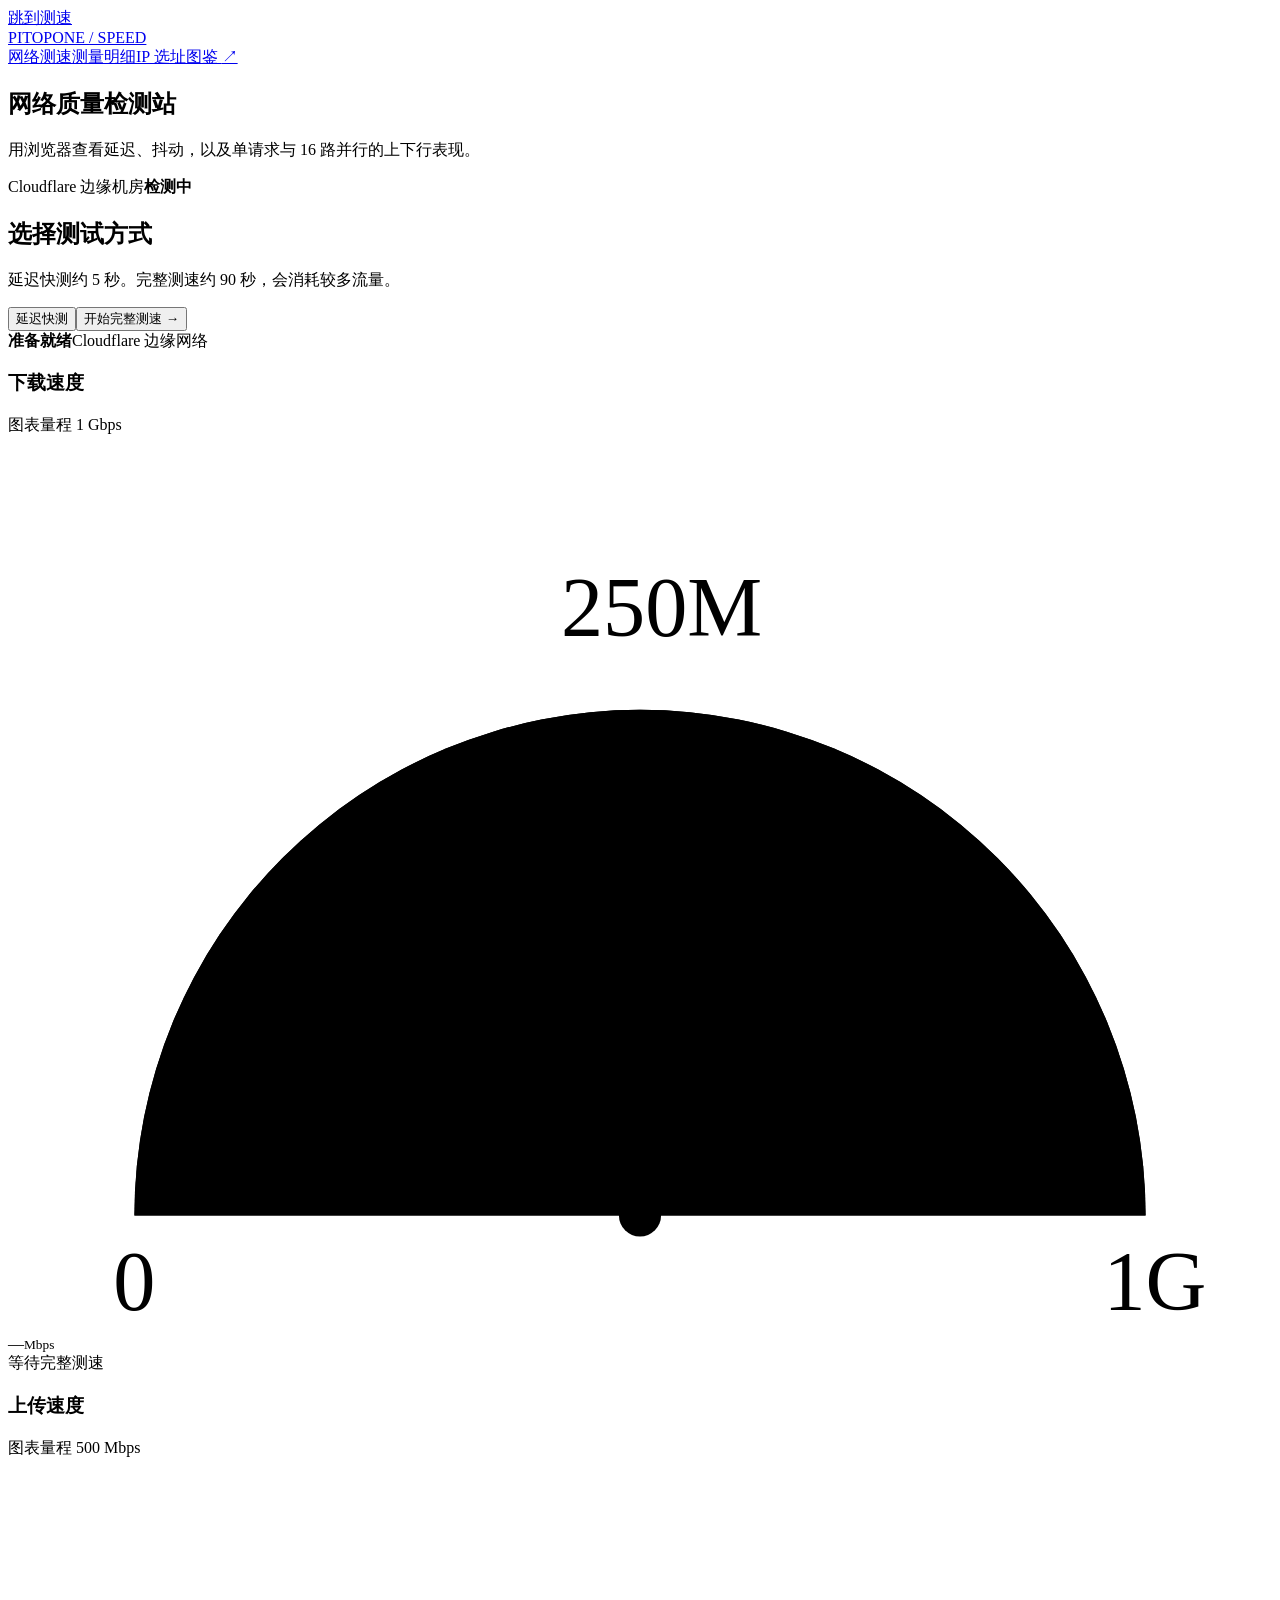
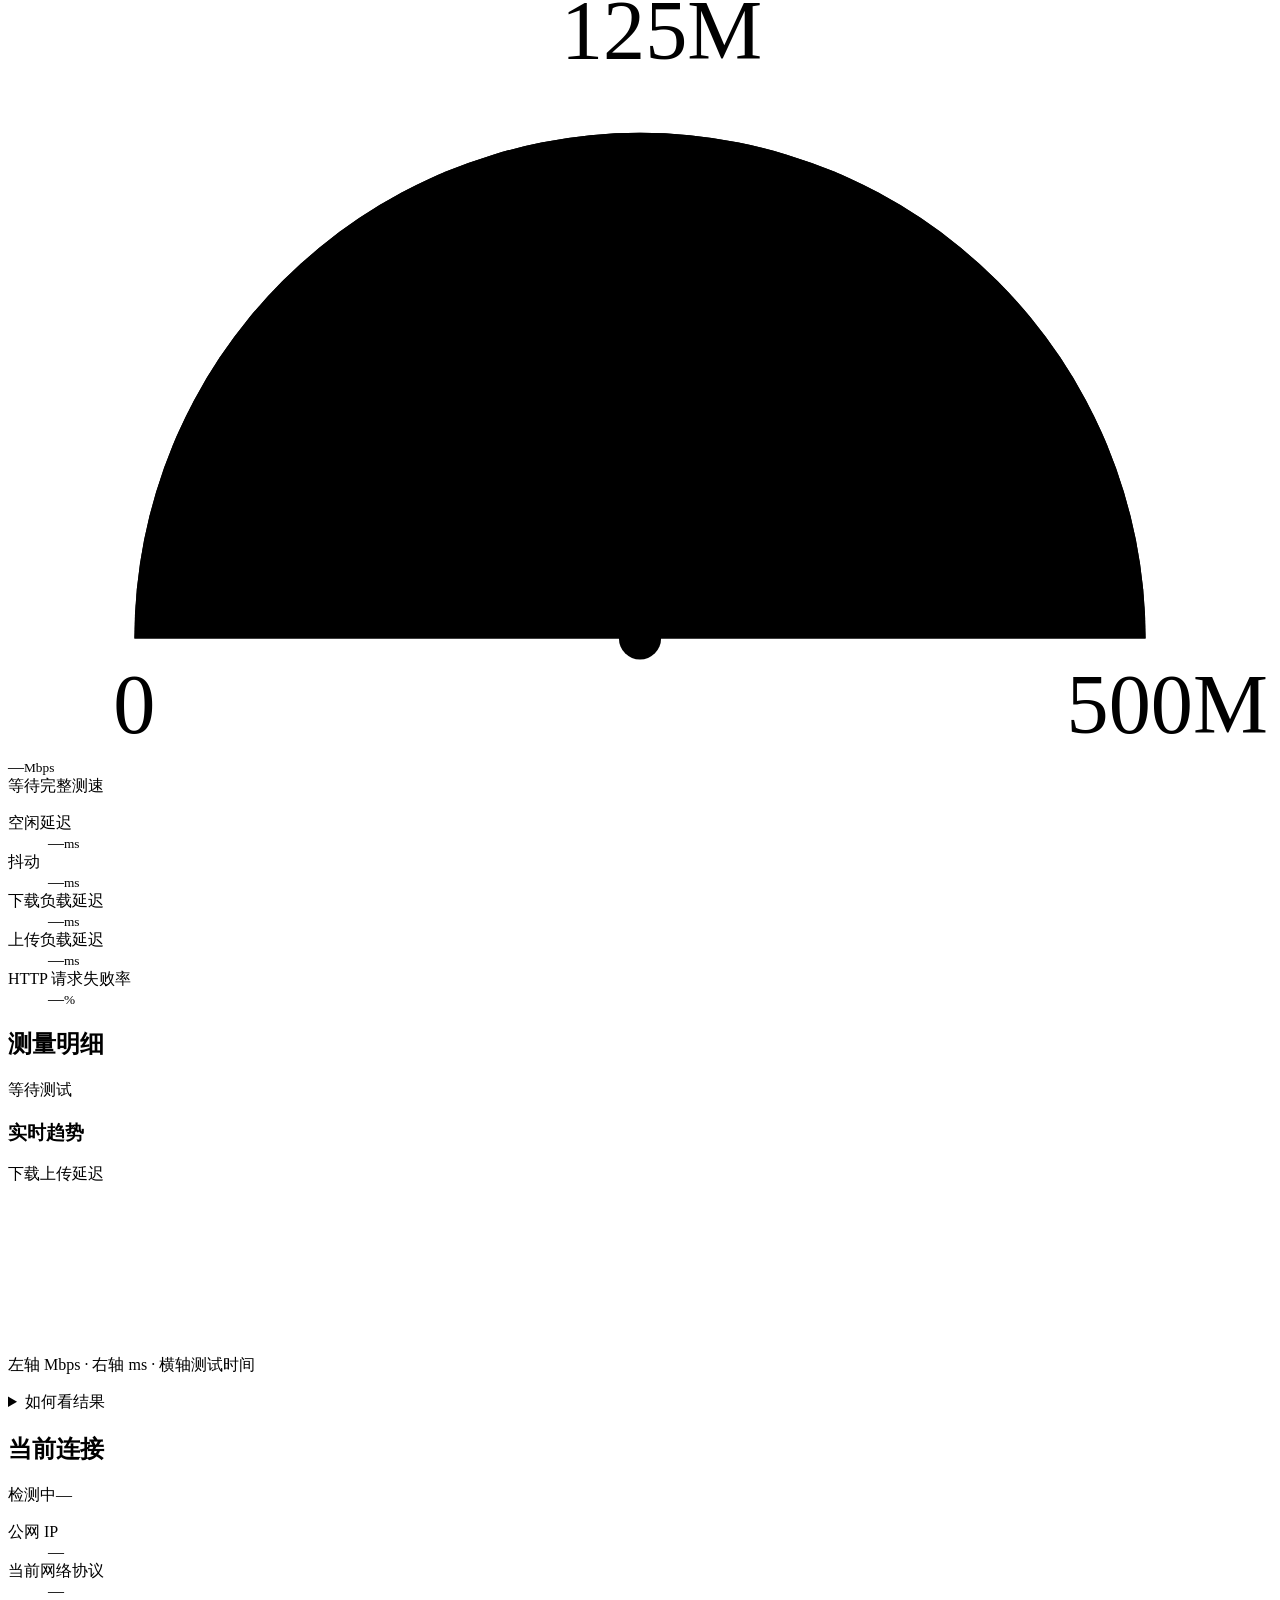
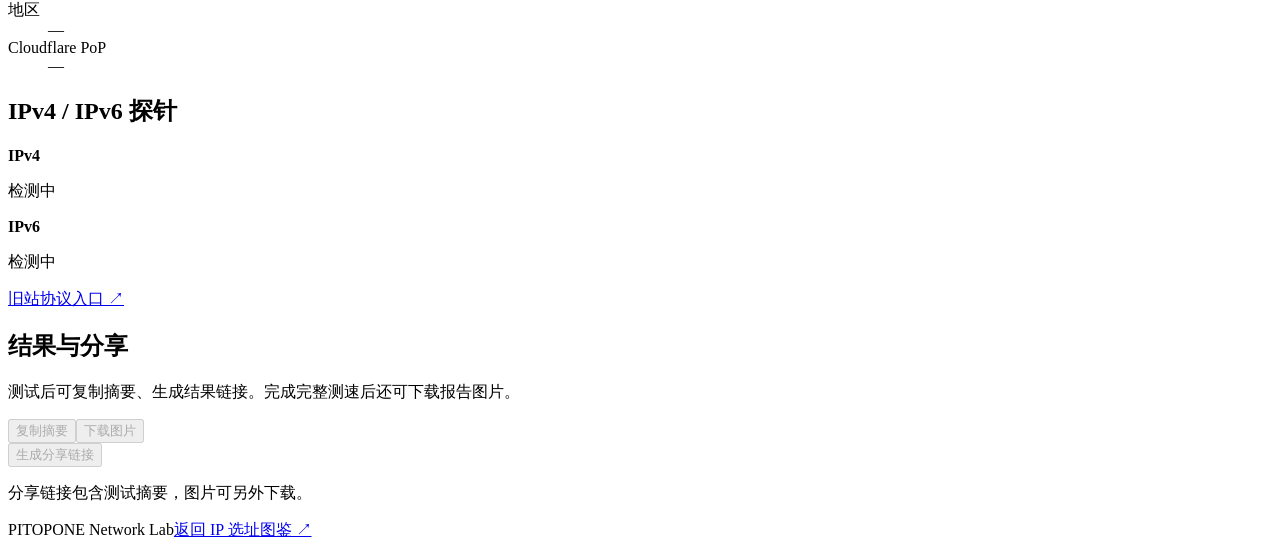
==== ip-atlas/speed/index.html @ d55d4d0d "Publish PITOPONE Speed as an Atlas tool" ====
<!doctype html>
<html lang="zh-Hans">
<head>
  <meta charset="utf-8">
  <meta name="viewport" content="width=device-width,initial-scale=1,viewport-fit=cover">
  <meta name="theme-color" content="#0a0d19">
  <meta name="description" content="PITOPONE 网络质量检测站。测量浏览器 HTTP 延迟、抖动、单请求与 16 路并行上传下载，并检查 IPv4／IPv6。">
  <title>网络质量检测站 · PITOPONE</title>
  <link rel="preconnect" href="https://speed.cloudflare.com" crossorigin>
  <link rel="stylesheet" href="/speed/station.css?v=22a-f815cde35e">
  <script defer src="/speed/station.js?v=22a-be242cd73a"></script>
</head>
<body>
<a class="skip" href="#test">跳到测速</a>
<header class="mast">
  <div class="wrap mast-inner">
    <a class="brand" href="/speed/"><i aria-hidden="true"></i>PITOPONE <span>/ SPEED</span></a>
    <nav aria-label="工具导航"><a href="#test" aria-current="page">网络测速</a><a href="#readings">测量明细</a><a class="atlas-link" href="https://ip-guide.pitopone.com/">IP 选址图鉴 <span aria-hidden="true">↗</span></a></nav>
  </div>
</header>
<main class="wrap" id="test">
  <section class="intro" aria-labelledby="test-heading">
    <div><h1 id="test-heading">网络质量检测站</h1><p>用浏览器查看延迟、抖动，以及单请求与 16 路并行的上下行表现。</p></div>
    <div class="edge-readout"><span>Cloudflare 边缘机房</span><strong id="topColo">检测中</strong></div>
  </section>
  <section class="panel readings shared-report" id="sharedReport" aria-labelledby="shared-heading" hidden><div class="section-head"><h2 id="shared-heading">分享的测量结果</h2><button class="secondary" id="copySharedSummaryBtn" type="button">复制摘要</button></div><pre id="sharedSummary"></pre><p class="caption">分享者生成的测试摘要</p></section>
  <div class="layout">
    <div class="test-column">
      <section class="panel instrument" aria-labelledby="controls-heading">
        <div class="command">
          <div class="command-text"><h2 id="controls-heading">选择测试方式</h2><p>延迟快测约 5 秒。完整测速约 90 秒，会消耗较多流量。</p></div>
          <div class="protocol-selector" id="protocolSelector" data-mode="auto" role="group" aria-label="测速入口" hidden>
            <button type="button" data-family="auto" aria-pressed="true">自动</button><button type="button" data-family="ipv4" aria-pressed="false">IPv4</button><button type="button" data-family="ipv6" aria-pressed="false">IPv6</button>
          </div>
          <div class="start-actions"><button class="secondary" id="quickBtn" type="button">延迟快测</button><button class="start" id="startBtn" type="button">开始完整测速 <span aria-hidden="true">→</span></button></div>
        </div>
        <div class="progress" role="progressbar" aria-label="测试进度" aria-valuemin="0" aria-valuemax="100" aria-valuenow="0"><i id="progress"></i></div>
        <div class="test-state"><span class="state-dot" aria-hidden="true"></span><strong id="testStatus" role="status">准备就绪</strong><span id="serviceText">Cloudflare 边缘网络</span></div>
        <div class="error" id="errorBox" role="status"></div>
        <div class="gauges">
          <article class="gauge-card download"><div class="gauge-head"><h3>下载速度</h3><span>图表量程 1 Gbps</span></div>
            <div class="gauge-display"><svg class="gauge" viewBox="0 0 240 170" aria-hidden="true"><path class="track" d="M24 148 A96 96 0 0 1 216 148" pathLength="301.59"/><path id="dlArcPath" class="arc" d="M24 148 A96 96 0 0 1 216 148" pathLength="301.59"/><line id="dlNeedle" class="needle" x1="120" y1="148" x2="120" y2="72" transform="rotate(-90 120 148)"/><circle class="hub" cx="120" cy="148" r="4"/><text x="20" y="166">0</text><text x="105" y="38">250M</text><text x="208" y="166">1G</text></svg><div class="value"><span id="dlValue">—</span><small>Mbps</small></div></div>
            <div class="state" id="dlState">等待完整测速</div>
          </article>
          <article class="gauge-card upload"><div class="gauge-head"><h3>上传速度</h3><span>图表量程 500 Mbps</span></div>
            <div class="gauge-display"><svg class="gauge" viewBox="0 0 240 170" aria-hidden="true"><path class="track" d="M24 148 A96 96 0 0 1 216 148" pathLength="301.59"/><path id="ulArcPath" class="arc" d="M24 148 A96 96 0 0 1 216 148" pathLength="301.59"/><line id="ulNeedle" class="needle" x1="120" y1="148" x2="120" y2="72" transform="rotate(-90 120 148)"/><circle class="hub" cx="120" cy="148" r="4"/><text x="20" y="166">0</text><text x="105" y="38">125M</text><text x="201" y="166">500M</text></svg><div class="value"><span id="ulValue">—</span><small>Mbps</small></div></div>
            <div class="state" id="ulState">等待完整测速</div>
          </article>
        </div>
        <dl class="metrics">
          <div><dt>空闲延迟</dt><dd id="pingValue">—<small>ms</small></dd></div>
          <div><dt>抖动</dt><dd id="jitterValue">—<small>ms</small></dd></div>
          <div><dt>下载负载延迟</dt><dd id="downLoadedValue">—<small>ms</small></dd></div>
          <div><dt>上传负载延迟</dt><dd id="upLoadedValue">—<small>ms</small></dd></div>
          <div><dt>HTTP 请求失败率</dt><dd id="lossValue">—<small>%</small></dd><small id="lossCount"></small></div>
        </dl>
      </section>
      <section class="panel readings" id="readings" aria-labelledby="readings-heading">
        <div class="section-head"><h2 id="readings-heading">测量明细</h2><span id="v19Clock">等待测试</span></div>
        <div class="chart-box"><div class="chart-head"><h3>实时趋势</h3><div class="legend" aria-label="趋势图图例"><span><i class="dl-key"></i>下载</span><span><i class="ul-key"></i>上传</span><span><i class="ping-key"></i>延迟</span></div></div><canvas class="chart" id="chart" role="img" aria-label="速度和延迟随时间变化，左轴 Mbps，右轴 ms，可在下方查看数值明细。"></canvas><p class="caption">左轴 Mbps · 右轴 ms · 横轴测试时间</p></div>
        <div class="phase-scroll" role="region" tabindex="0" aria-label="测试阶段数据，可横向滚动"><div class="v19-grid" id="v19Grid"></div></div>
        <details class="method"><summary>如何看结果</summary><p>空闲延迟是浏览器到 Cloudflare 测速端点的 HTTP 往返时间。HTTP 请求失败率按浏览器请求计数。P90 表示 90% 的采样值位于该数值或以下。并行验证记录有实际传输的请求数与峰值在途请求数。</p></details>
      </section>
    </div>
    <aside class="side" aria-label="连接详情与报告">
      <section class="panel connection"><div class="section-head"><h2>当前连接</h2></div><div class="chips"><span class="chip" id="autoChip">检测中</span><span class="chip" id="countryChip">—</span></div>
        <dl class="info"><div><dt>公网 IP</dt><dd id="currentIp">—</dd></div><div><dt>当前网络协议</dt><dd id="currentProtocol">—</dd></div><div><dt>地区</dt><dd id="location">—</dd></div><div hidden><dt>ASN 与运营商</dt><dd id="network">—</dd></div><div><dt>Cloudflare PoP</dt><dd id="serverInfo">—</dd></div></dl>
      </section>
      <section class="panel probes-panel"><h2>IPv4 / IPv6 探针</h2><div class="probes"><div class="probe" id="ipv4Card"><b>IPv4 <i class="lamp" aria-hidden="true"></i></b><p id="ipv4Info">检测中</p></div><div class="probe" id="ipv6Card"><b>IPv6 <i class="lamp" aria-hidden="true"></i></b><p id="ipv6Info">检测中</p></div></div><p class="caption probe-legacy"><a href="https://speed.pitopone.com/" target="_blank" rel="noopener noreferrer">旧站协议入口 ↗</a></p></section>
      <section class="panel report-panel" id="shareCard"><h2>结果与分享</h2><p id="shareStatus" role="status">测试后可复制摘要、生成结果链接。完成完整测速后还可下载报告图片。</p>
        <div class="share-actions"><button id="copySummaryBtn" type="button" disabled>复制摘要</button><button id="downloadShareBtn" type="button" disabled>下载图片</button></div>
        <button id="exportBtn" class="secondary publish" type="button" disabled>生成分享链接</button>
        <p class="caption">分享链接包含测试摘要，图片可另外下载。</p>
        <div id="shareLinkField" class="share-link" hidden><label for="shareUrl">测试结果链接</label><input id="shareUrl" type="text" readonly><div class="share-actions"><button id="copyShareBtn" type="button">复制链接</button><a id="openShareBtn" target="_blank" rel="noopener noreferrer">打开报告 ↗</a></div></div>
      </section>
      <section class="panel counter-card" id="counterCard" hidden><h2>完整测试计数</h2><dl class="counter-grid"><div><dt>累计</dt><dd id="totalTests">—</dd></div><div><dt>今日</dt><dd id="todayTests">—</dd></div></dl><p class="caption" id="rankMessage"></p></section>
    </aside>
  </div>
</main>
<footer class="wrap footer"><span>PITOPONE Network Lab</span><a href="https://ip-guide.pitopone.com/">返回 IP 选址图鉴 ↗</a></footer>
</body>
</html>
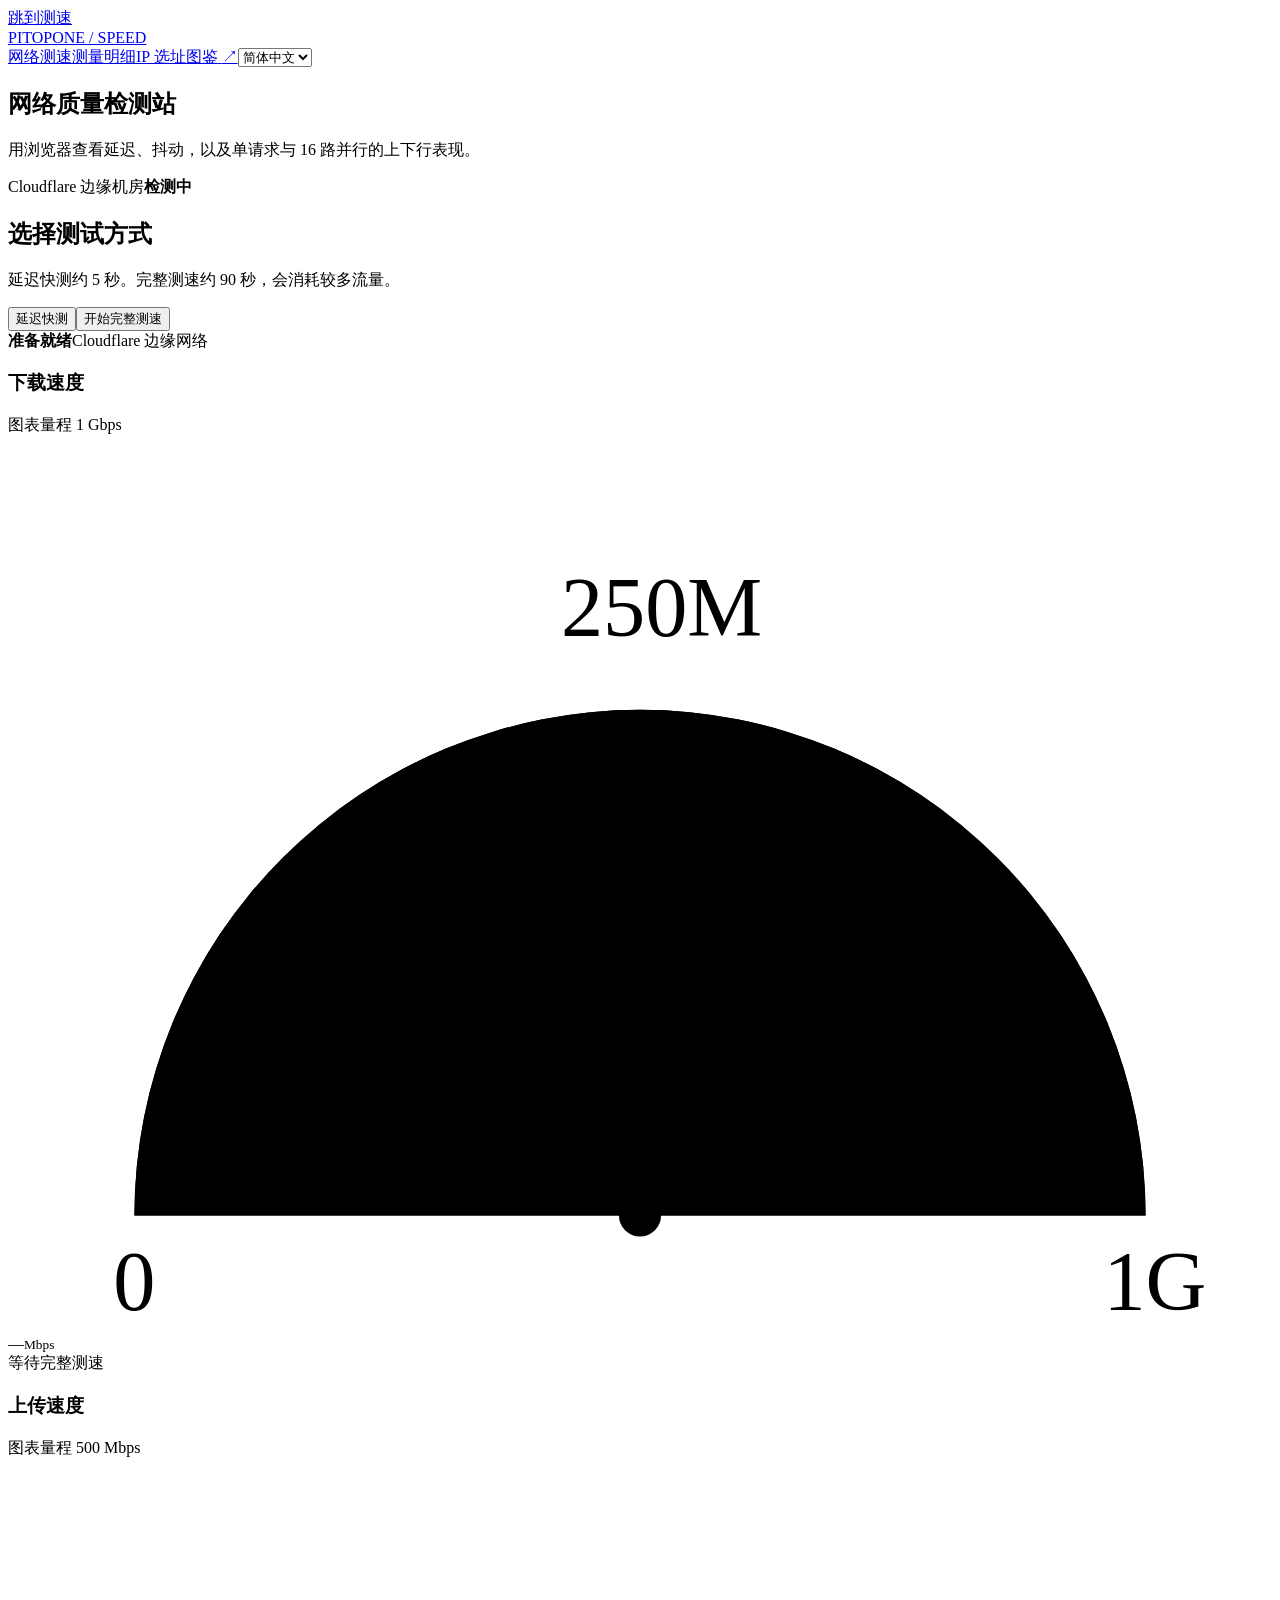
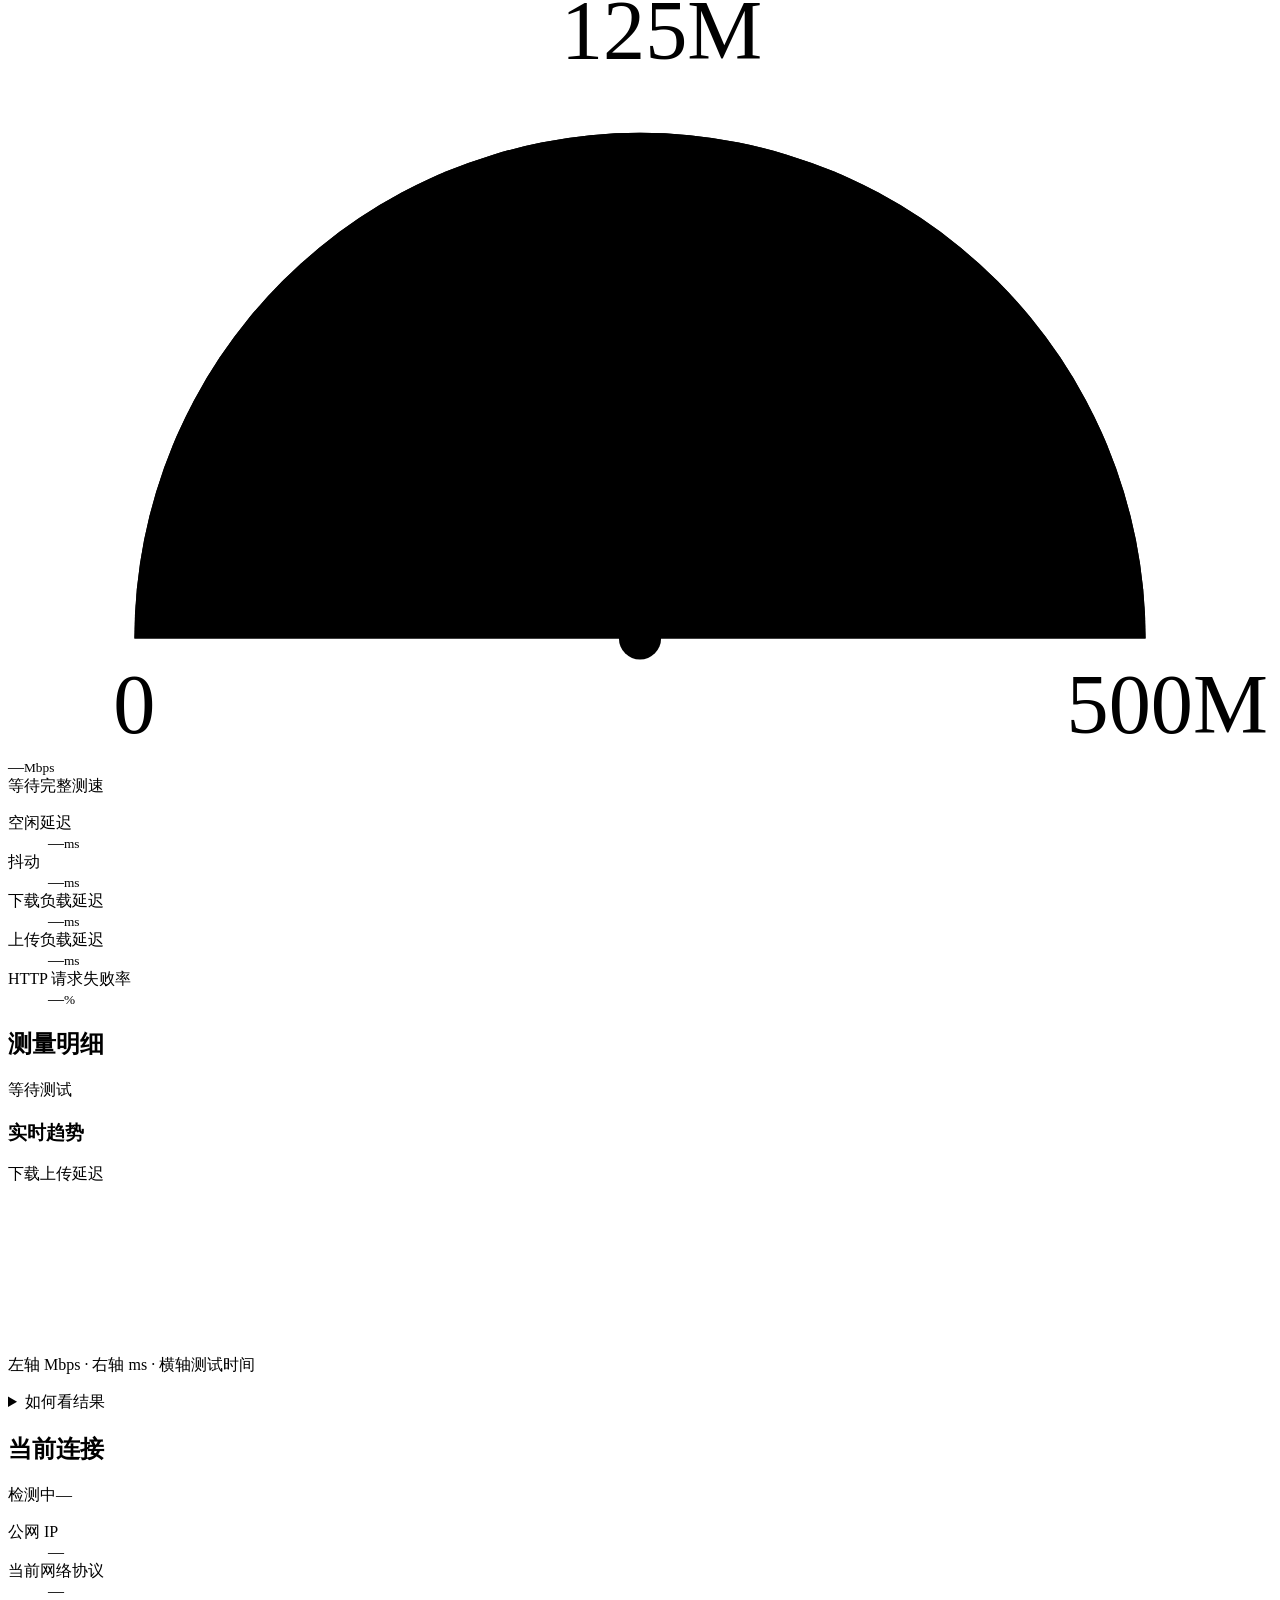
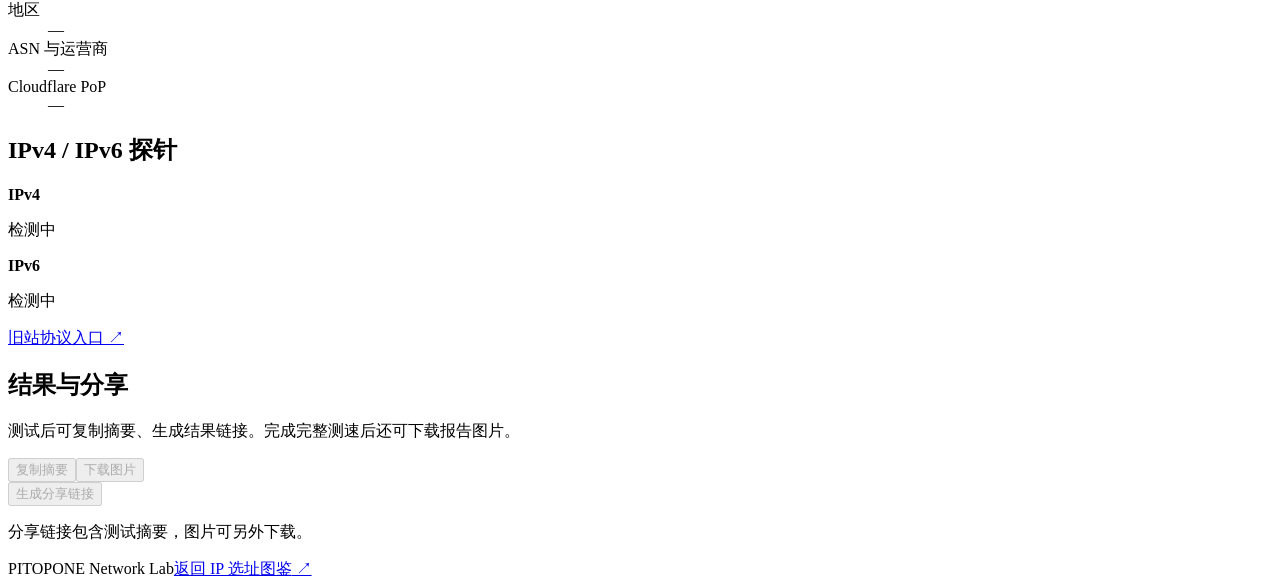
==== commit 0bc1751f: "Add ASN, four languages and R4 NodeSeek reports to the speed station" ====
--- a/ip-atlas/speed/index.html
+++ b/ip-atlas/speed/index.html
@@ -7,76 +7,80 @@
   <meta name="description" content="PITOPONE 网络质量检测站。测量浏览器 HTTP 延迟、抖动、单请求与 16 路并行上传下载，并检查 IPv4／IPv6。">
   <title>网络质量检测站 · PITOPONE</title>
   <link rel="preconnect" href="https://speed.cloudflare.com" crossorigin>
-  <link rel="stylesheet" href="/speed/station.css?v=22a-f815cde35e">
-  <script defer src="/speed/station.js?v=22a-be242cd73a"></script>
+  <link rel="stylesheet" href="/speed/station.css?v=23-cc31eab0b5">
+  <script defer src="/speed/station-i18n.js?v=23-71dd7fa203"></script>
+  <script defer src="/speed/station.js?v=23-6ee3eb8c83"></script>
+  <script defer src="/speed/network.js?v=23-ad510c6197"></script>
+  <script defer src="/speed/forum.js?v=23-a9eab854e7"></script>
 </head>
 <body>
-<a class="skip" href="#test">跳到测速</a>
+<a class="skip" href="#test" data-speed-t="skip">跳到测速</a>
 <header class="mast">
   <div class="wrap mast-inner">
     <a class="brand" href="/speed/"><i aria-hidden="true"></i>PITOPONE <span>/ SPEED</span></a>
-    <nav aria-label="工具导航"><a href="#test" aria-current="page">网络测速</a><a href="#readings">测量明细</a><a class="atlas-link" href="https://ip-guide.pitopone.com/">IP 选址图鉴 <span aria-hidden="true">↗</span></a></nav>
+    <nav aria-label="工具导航" data-speed-aria="nav"><a href="#test" aria-current="page" data-speed-t="navTest">网络测速</a><a href="#readings" data-speed-t="readings">测量明细</a><a class="atlas-link" href="https://ip-guide.pitopone.com/"><span data-speed-t="atlas">IP 选址图鉴</span> <span aria-hidden="true">↗</span></a><select id="speedLanguage" class="speed-language" aria-label="界面语言" data-speed-aria="language"><option value="sc" lang="zh-CN">简体中文</option><option value="tc" lang="zh-TW">繁體中文</option><option value="en" lang="en">English</option><option value="ja" lang="ja">日本語</option></select></nav>
   </div>
 </header>
 <main class="wrap" id="test">
   <section class="intro" aria-labelledby="test-heading">
-    <div><h1 id="test-heading">网络质量检测站</h1><p>用浏览器查看延迟、抖动，以及单请求与 16 路并行的上下行表现。</p></div>
-    <div class="edge-readout"><span>Cloudflare 边缘机房</span><strong id="topColo">检测中</strong></div>
+    <div><h1 id="test-heading" data-speed-t="title">网络质量检测站</h1><p data-speed-t="description">用浏览器查看延迟、抖动，以及单请求与 16 路并行的上下行表现。</p></div>
+    <div class="edge-readout"><span data-speed-t="edge">Cloudflare 边缘机房</span><strong id="topColo">检测中</strong></div>
   </section>
-  <section class="panel readings shared-report" id="sharedReport" aria-labelledby="shared-heading" hidden><div class="section-head"><h2 id="shared-heading">分享的测量结果</h2><button class="secondary" id="copySharedSummaryBtn" type="button">复制摘要</button></div><pre id="sharedSummary"></pre><p class="caption">分享者生成的测试摘要</p></section>
+  <section class="panel readings shared-report" id="sharedReport" aria-labelledby="shared-heading" hidden><div class="section-head"><h2 id="shared-heading" data-speed-t="sharedReport">分享的测量结果</h2><button class="secondary" id="copySharedSummaryBtn" type="button">复制摘要</button></div><pre id="sharedSummary"></pre><p class="caption" data-speed-t="sharedCaption">分享者生成的测试摘要</p></section>
   <div class="layout">
     <div class="test-column">
       <section class="panel instrument" aria-labelledby="controls-heading">
         <div class="command">
-          <div class="command-text"><h2 id="controls-heading">选择测试方式</h2><p>延迟快测约 5 秒。完整测速约 90 秒，会消耗较多流量。</p></div>
-          <div class="protocol-selector" id="protocolSelector" data-mode="auto" role="group" aria-label="测速入口" hidden>
-            <button type="button" data-family="auto" aria-pressed="true">自动</button><button type="button" data-family="ipv4" aria-pressed="false">IPv4</button><button type="button" data-family="ipv6" aria-pressed="false">IPv6</button>
+          <div class="command-text"><h2 id="controls-heading" data-speed-t="chooseTest">选择测试方式</h2><p data-speed-t="chooseHelp">延迟快测约 5 秒。完整测速约 90 秒，会消耗较多流量。</p></div>
+          <div class="protocol-selector" id="protocolSelector" data-mode="auto" role="group" aria-label="测速入口" data-speed-aria="entrance" hidden>
+            <button type="button" data-family="auto" aria-pressed="true" data-speed-t="auto">自动</button><button type="button" data-family="ipv4" aria-pressed="false">IPv4</button><button type="button" data-family="ipv6" aria-pressed="false">IPv6</button>
           </div>
-          <div class="start-actions"><button class="secondary" id="quickBtn" type="button">延迟快测</button><button class="start" id="startBtn" type="button">开始完整测速 <span aria-hidden="true">→</span></button></div>
+          <div class="start-actions"><button class="secondary" id="quickBtn" type="button" data-speed-t="quickBtn">延迟快测</button><button class="start" id="startBtn" type="button">开始完整测速</button></div>
         </div>
-        <div class="progress" role="progressbar" aria-label="测试进度" aria-valuemin="0" aria-valuemax="100" aria-valuenow="0"><i id="progress"></i></div>
+        <div class="progress" role="progressbar" aria-label="测试进度" data-speed-aria="progress" aria-valuemin="0" aria-valuemax="100" aria-valuenow="0"><i id="progress"></i></div>
         <div class="test-state"><span class="state-dot" aria-hidden="true"></span><strong id="testStatus" role="status">准备就绪</strong><span id="serviceText">Cloudflare 边缘网络</span></div>
         <div class="error" id="errorBox" role="status"></div>
         <div class="gauges">
-          <article class="gauge-card download"><div class="gauge-head"><h3>下载速度</h3><span>图表量程 1 Gbps</span></div>
+          <article class="gauge-card download"><div class="gauge-head"><h3 data-speed-t="downloadSpeed">下载速度</h3><span data-speed-t="rangeDl">图表量程 1 Gbps</span></div>
             <div class="gauge-display"><svg class="gauge" viewBox="0 0 240 170" aria-hidden="true"><path class="track" d="M24 148 A96 96 0 0 1 216 148" pathLength="301.59"/><path id="dlArcPath" class="arc" d="M24 148 A96 96 0 0 1 216 148" pathLength="301.59"/><line id="dlNeedle" class="needle" x1="120" y1="148" x2="120" y2="72" transform="rotate(-90 120 148)"/><circle class="hub" cx="120" cy="148" r="4"/><text x="20" y="166">0</text><text x="105" y="38">250M</text><text x="208" y="166">1G</text></svg><div class="value"><span id="dlValue">—</span><small>Mbps</small></div></div>
             <div class="state" id="dlState">等待完整测速</div>
           </article>
-          <article class="gauge-card upload"><div class="gauge-head"><h3>上传速度</h3><span>图表量程 500 Mbps</span></div>
+          <article class="gauge-card upload"><div class="gauge-head"><h3 data-speed-t="uploadSpeed">上传速度</h3><span data-speed-t="rangeUl">图表量程 500 Mbps</span></div>
             <div class="gauge-display"><svg class="gauge" viewBox="0 0 240 170" aria-hidden="true"><path class="track" d="M24 148 A96 96 0 0 1 216 148" pathLength="301.59"/><path id="ulArcPath" class="arc" d="M24 148 A96 96 0 0 1 216 148" pathLength="301.59"/><line id="ulNeedle" class="needle" x1="120" y1="148" x2="120" y2="72" transform="rotate(-90 120 148)"/><circle class="hub" cx="120" cy="148" r="4"/><text x="20" y="166">0</text><text x="105" y="38">125M</text><text x="201" y="166">500M</text></svg><div class="value"><span id="ulValue">—</span><small>Mbps</small></div></div>
             <div class="state" id="ulState">等待完整测速</div>
           </article>
         </div>
         <dl class="metrics">
-          <div><dt>空闲延迟</dt><dd id="pingValue">—<small>ms</small></dd></div>
-          <div><dt>抖动</dt><dd id="jitterValue">—<small>ms</small></dd></div>
-          <div><dt>下载负载延迟</dt><dd id="downLoadedValue">—<small>ms</small></dd></div>
-          <div><dt>上传负载延迟</dt><dd id="upLoadedValue">—<small>ms</small></dd></div>
-          <div><dt>HTTP 请求失败率</dt><dd id="lossValue">—<small>%</small></dd><small id="lossCount"></small></div>
+          <div><dt data-speed-t="idle">空闲延迟</dt><dd id="pingValue">—<small>ms</small></dd></div>
+          <div><dt data-speed-t="jitter">抖动</dt><dd id="jitterValue">—<small>ms</small></dd></div>
+          <div><dt data-speed-t="dlLoaded">下载负载延迟</dt><dd id="downLoadedValue">—<small>ms</small></dd></div>
+          <div><dt data-speed-t="ulLoaded">上传负载延迟</dt><dd id="upLoadedValue">—<small>ms</small></dd></div>
+          <div><dt data-speed-t="failureRate">HTTP 请求失败率</dt><dd id="lossValue">—<small>%</small></dd><small id="lossCount"></small></div>
         </dl>
       </section>
       <section class="panel readings" id="readings" aria-labelledby="readings-heading">
-        <div class="section-head"><h2 id="readings-heading">测量明细</h2><span id="v19Clock">等待测试</span></div>
-        <div class="chart-box"><div class="chart-head"><h3>实时趋势</h3><div class="legend" aria-label="趋势图图例"><span><i class="dl-key"></i>下载</span><span><i class="ul-key"></i>上传</span><span><i class="ping-key"></i>延迟</span></div></div><canvas class="chart" id="chart" role="img" aria-label="速度和延迟随时间变化，左轴 Mbps，右轴 ms，可在下方查看数值明细。"></canvas><p class="caption">左轴 Mbps · 右轴 ms · 横轴测试时间</p></div>
-        <div class="phase-scroll" role="region" tabindex="0" aria-label="测试阶段数据，可横向滚动"><div class="v19-grid" id="v19Grid"></div></div>
-        <details class="method"><summary>如何看结果</summary><p>空闲延迟是浏览器到 Cloudflare 测速端点的 HTTP 往返时间。HTTP 请求失败率按浏览器请求计数。P90 表示 90% 的采样值位于该数值或以下。并行验证记录有实际传输的请求数与峰值在途请求数。</p></details>
+        <div class="section-head"><h2 id="readings-heading" data-speed-t="readings">测量明细</h2><span id="v19Clock">等待测试</span></div>
+        <div class="chart-box"><div class="chart-head"><h3 data-speed-t="trend">实时趋势</h3><div class="legend" aria-label="趋势图图例" data-speed-aria="legend"><span><i class="dl-key"></i><span data-speed-t="download">下载</span></span><span><i class="ul-key"></i><span data-speed-t="upload">上传</span></span><span><i class="ping-key"></i><span data-speed-t="latencyWord">延迟</span></span></div></div><canvas class="chart" id="chart" role="img" aria-label="速度和延迟随时间变化，左轴 Mbps，右轴 ms。" data-speed-aria="chartA11y"></canvas><p class="caption" data-speed-t="chartCaption">左轴 Mbps · 右轴 ms · 横轴测试时间</p></div>
+        <div class="phase-scroll" role="region" tabindex="0" aria-label="测试阶段数据，可横向滚动" data-speed-aria="phaseA11y"><div class="v19-grid" id="v19Grid"></div></div>
+        <details class="method"><summary data-speed-t="readingGuide">如何看结果</summary><p data-speed-t="readingGuideBody">空闲延迟是浏览器到 Cloudflare 测速端点的 HTTP 往返时间。HTTP 请求失败率按浏览器请求计数。P90 表示 90% 的采样值位于该数值或以下。并行验证记录有实际传输的请求数与峰值在途请求数。</p></details>
       </section>
+      <section class="panel report-panel" id="forumReport" hidden></section>
     </div>
-    <aside class="side" aria-label="连接详情与报告">
-      <section class="panel connection"><div class="section-head"><h2>当前连接</h2></div><div class="chips"><span class="chip" id="autoChip">检测中</span><span class="chip" id="countryChip">—</span></div>
-        <dl class="info"><div><dt>公网 IP</dt><dd id="currentIp">—</dd></div><div><dt>当前网络协议</dt><dd id="currentProtocol">—</dd></div><div><dt>地区</dt><dd id="location">—</dd></div><div hidden><dt>ASN 与运营商</dt><dd id="network">—</dd></div><div><dt>Cloudflare PoP</dt><dd id="serverInfo">—</dd></div></dl>
+    <aside class="side" aria-label="连接详情与报告" data-speed-aria="connectionA11y">
+      <section class="panel connection"><div class="section-head"><h2 data-speed-t="connection">当前连接</h2></div><div class="chips"><span class="chip" id="autoChip">检测中</span><span class="chip" id="countryChip">—</span></div>
+        <dl class="info"><div><dt data-speed-t="publicIp">公网 IP</dt><dd id="currentIp">—</dd></div><div><dt data-speed-t="protocol">当前网络协议</dt><dd id="currentProtocol">—</dd></div><div><dt data-speed-t="location">地区</dt><dd id="location">—</dd></div><div><dt data-speed-t="network">ASN 与运营商</dt><dd id="network" aria-live="polite">—</dd></div><div><dt>Cloudflare PoP</dt><dd id="serverInfo">—</dd></div></dl>
       </section>
-      <section class="panel probes-panel"><h2>IPv4 / IPv6 探针</h2><div class="probes"><div class="probe" id="ipv4Card"><b>IPv4 <i class="lamp" aria-hidden="true"></i></b><p id="ipv4Info">检测中</p></div><div class="probe" id="ipv6Card"><b>IPv6 <i class="lamp" aria-hidden="true"></i></b><p id="ipv6Info">检测中</p></div></div><p class="caption probe-legacy"><a href="https://speed.pitopone.com/" target="_blank" rel="noopener noreferrer">旧站协议入口 ↗</a></p></section>
-      <section class="panel report-panel" id="shareCard"><h2>结果与分享</h2><p id="shareStatus" role="status">测试后可复制摘要、生成结果链接。完成完整测速后还可下载报告图片。</p>
-        <div class="share-actions"><button id="copySummaryBtn" type="button" disabled>复制摘要</button><button id="downloadShareBtn" type="button" disabled>下载图片</button></div>
-        <button id="exportBtn" class="secondary publish" type="button" disabled>生成分享链接</button>
-        <p class="caption">分享链接包含测试摘要，图片可另外下载。</p>
-        <div id="shareLinkField" class="share-link" hidden><label for="shareUrl">测试结果链接</label><input id="shareUrl" type="text" readonly><div class="share-actions"><button id="copyShareBtn" type="button">复制链接</button><a id="openShareBtn" target="_blank" rel="noopener noreferrer">打开报告 ↗</a></div></div>
+      <section class="panel probes-panel"><h2 data-speed-t="probes">IPv4 / IPv6 探针</h2><div class="probes"><div class="probe" id="ipv4Card"><b>IPv4 <i class="lamp" aria-hidden="true"></i></b><p id="ipv4Info">检测中</p></div><div class="probe" id="ipv6Card"><b>IPv6 <i class="lamp" aria-hidden="true"></i></b><p id="ipv6Info">检测中</p></div></div><p class="caption probe-legacy"><a href="https://speed.pitopone.com/" target="_blank" rel="noopener noreferrer"><span data-speed-t="legacy">旧站协议入口</span> ↗</a></p></section>
+      <section class="panel report-panel" id="shareCard"><h2 data-speed-t="results">结果与分享</h2><p id="shareStatus" role="status">测试后可复制摘要、生成结果链接。完成完整测速后还可下载报告图片。</p>
+        <div class="share-actions"><button id="copySummaryBtn" type="button" disabled>复制摘要</button><button id="downloadShareBtn" type="button" disabled data-speed-t="downloadPng">下载图片</button></div>
+        <button id="exportBtn" class="secondary publish" type="button" disabled data-speed-t="shareCreate">生成分享链接</button>
+        <p class="caption" data-speed-t="shareNote">分享链接包含测试摘要，图片可另外下载。</p>
+        <div id="shareLinkField" class="share-link" hidden><label for="shareUrl" data-speed-t="shareUrl">测试结果链接</label><input id="shareUrl" type="text" readonly><div class="share-actions"><button id="copyShareBtn" type="button">复制链接</button><a id="openShareBtn" target="_blank" rel="noopener noreferrer"><span data-speed-t="openReport">打开报告</span> ↗</a></div></div>
       </section>
-      <section class="panel counter-card" id="counterCard" hidden><h2>完整测试计数</h2><dl class="counter-grid"><div><dt>累计</dt><dd id="totalTests">—</dd></div><div><dt>今日</dt><dd id="todayTests">—</dd></div></dl><p class="caption" id="rankMessage"></p></section>
+      <section class="panel counter-card" id="counterCard" hidden><h2 data-speed-t="fullCounter">完整测试计数</h2><dl class="counter-grid"><div><dt data-speed-t="total">累计</dt><dd id="totalTests">—</dd></div><div><dt data-speed-t="today">今日</dt><dd id="todayTests">—</dd></div></dl><p class="caption" id="rankMessage"></p></section>
     </aside>
   </div>
 </main>
-<footer class="wrap footer"><span>PITOPONE Network Lab</span><a href="https://ip-guide.pitopone.com/">返回 IP 选址图鉴 ↗</a></footer>
+<footer class="wrap footer"><span>PITOPONE Network Lab</span><a href="https://ip-guide.pitopone.com/"><span data-speed-t="atlasBack">返回 IP 选址图鉴</span> ↗</a></footer>
 </body>
 </html>
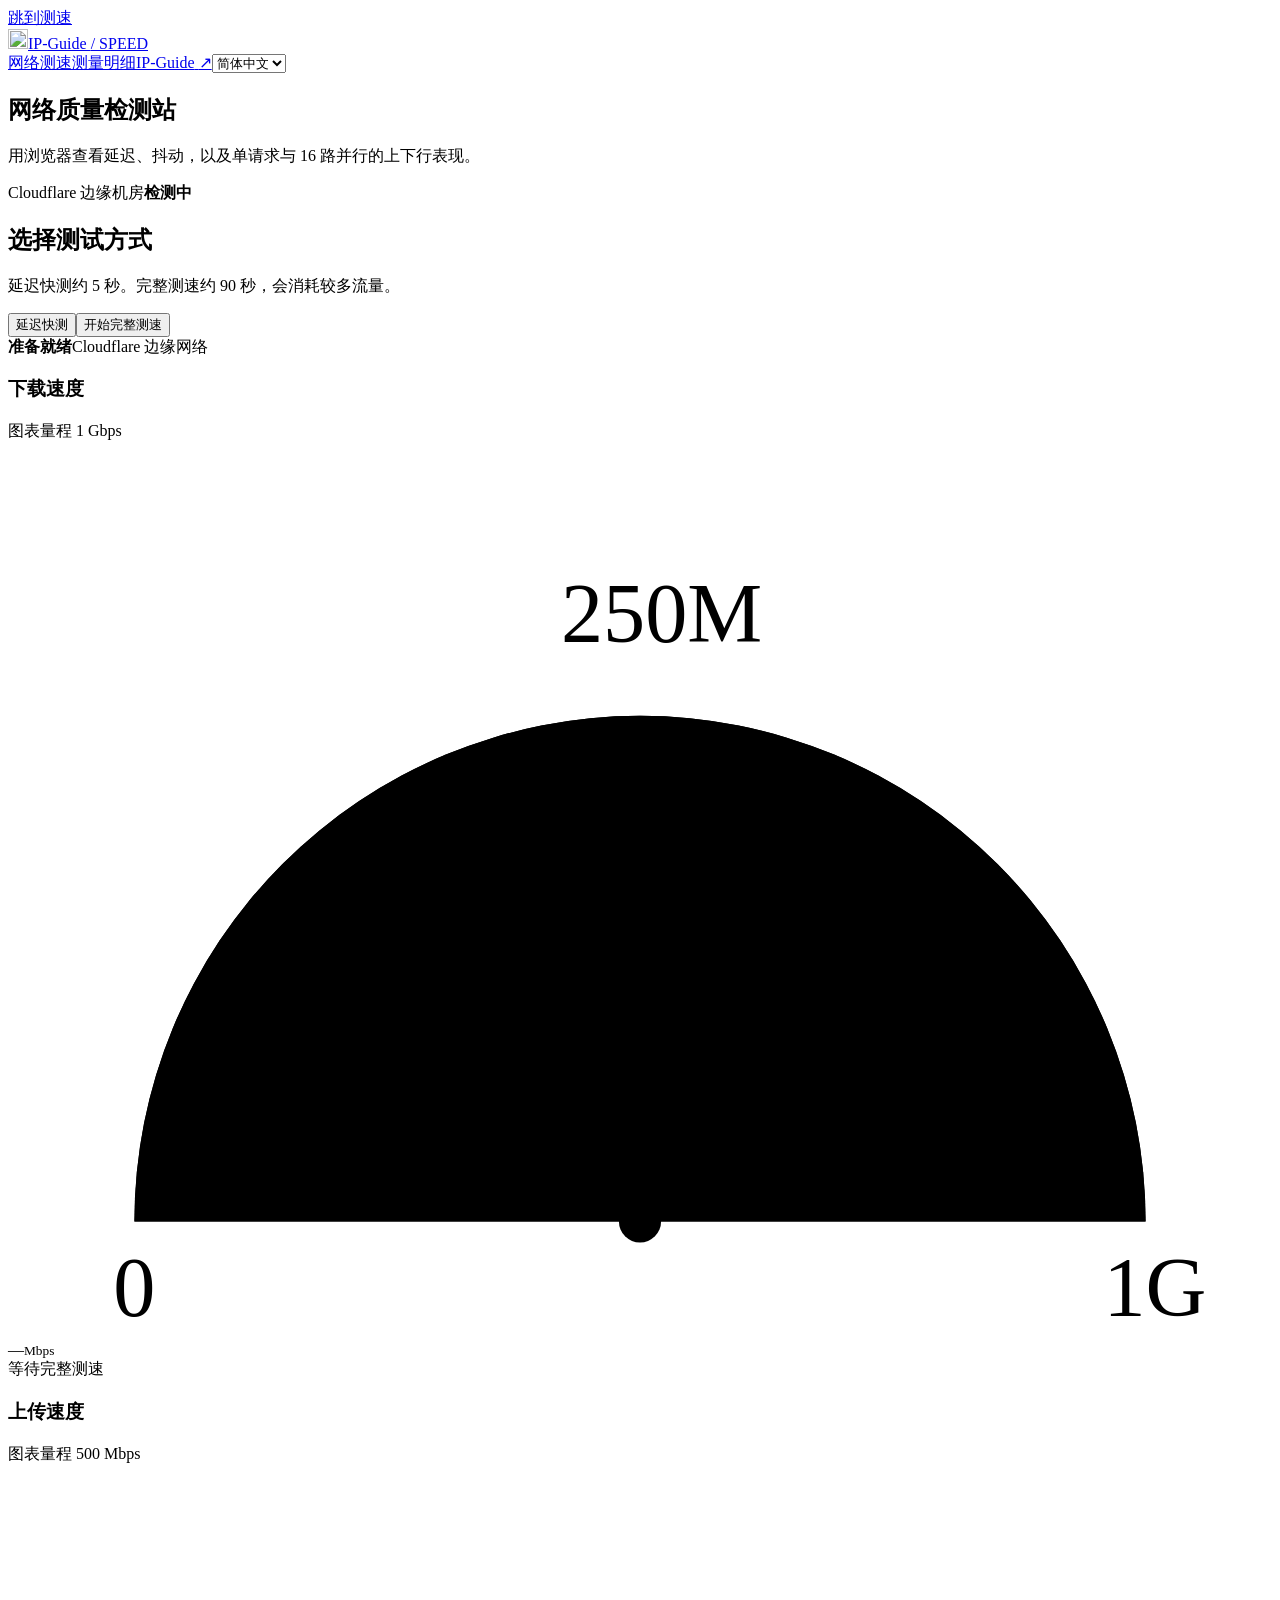
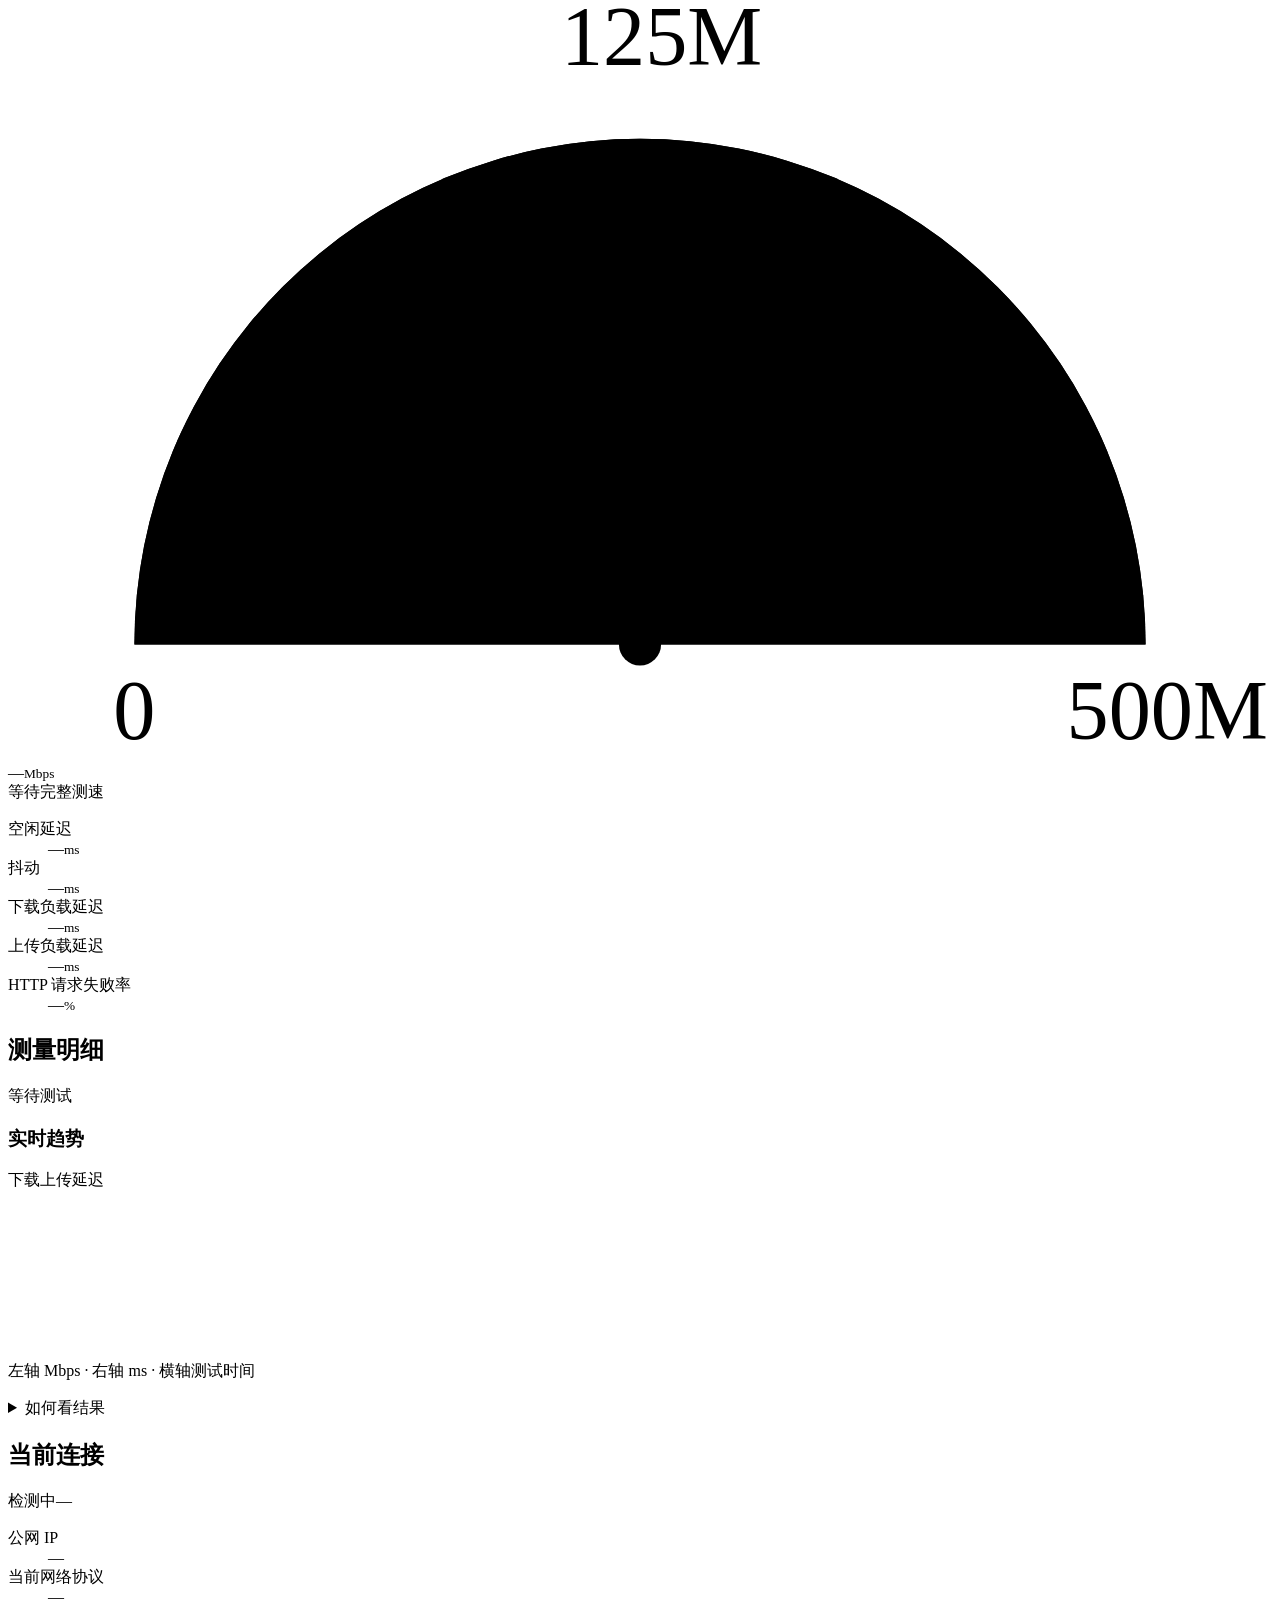
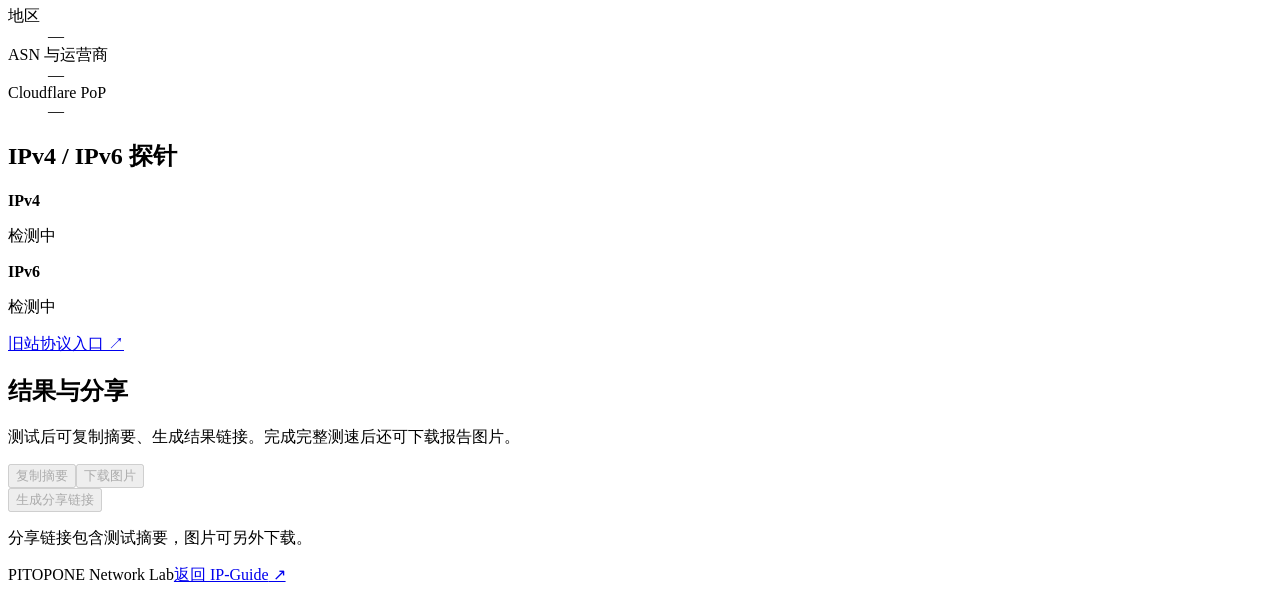
==== commit 2fecf58c: "Publish IP-Guide branding and bookmark icons" ====
--- a/ip-atlas/speed/index.html
+++ b/ip-atlas/speed/index.html
@@ -4,21 +4,24 @@
   <meta charset="utf-8">
   <meta name="viewport" content="width=device-width,initial-scale=1,viewport-fit=cover">
   <meta name="theme-color" content="#0a0d19">
-  <meta name="description" content="PITOPONE 网络质量检测站。测量浏览器 HTTP 延迟、抖动、单请求与 16 路并行上传下载，并检查 IPv4／IPv6。">
-  <title>网络质量检测站 · PITOPONE</title>
+  <meta name="description" content="IP-Guide 网络质量检测站。测量浏览器 HTTP 延迟、抖动、单请求与 16 路并行上传下载，并检查 IPv4／IPv6。">
+  <title>网络质量检测站 · IP-Guide</title>
+  <meta property="og:site_name" content="IP-Guide"><meta property="og:title" content="网络质量检测站 · IP-Guide">
+  <link rel="icon" href="/favicon.ico?v=ip-guide-1" type="image/x-icon" sizes="16x16 32x32 48x48">
+  <link rel="apple-touch-icon" href="/apple-touch-icon.png?v=ip-guide-1" sizes="180x180">
   <link rel="preconnect" href="https://speed.cloudflare.com" crossorigin>
-  <link rel="stylesheet" href="/speed/station.css?v=23-cc31eab0b5">
-  <script defer src="/speed/station-i18n.js?v=23-71dd7fa203"></script>
-  <script defer src="/speed/station.js?v=23-6ee3eb8c83"></script>
+  <link rel="stylesheet" href="/speed/station.css?v=24-b4acac396c">
+  <script defer src="/speed/station-i18n.js?v=ip-guide-1-b71941dfc6"></script>
+  <script defer src="/speed/station.js?v=24-564ebcb668"></script>
   <script defer src="/speed/network.js?v=23-ad510c6197"></script>
-  <script defer src="/speed/forum.js?v=23-a9eab854e7"></script>
+  <script defer src="/speed/forum.js?v=24-3d0fc25556"></script>
 </head>
 <body>
 <a class="skip" href="#test" data-speed-t="skip">跳到测速</a>
 <header class="mast">
   <div class="wrap mast-inner">
-    <a class="brand" href="/speed/"><i aria-hidden="true"></i>PITOPONE <span>/ SPEED</span></a>
-    <nav aria-label="工具导航" data-speed-aria="nav"><a href="#test" aria-current="page" data-speed-t="navTest">网络测速</a><a href="#readings" data-speed-t="readings">测量明细</a><a class="atlas-link" href="https://ip-guide.pitopone.com/"><span data-speed-t="atlas">IP 选址图鉴</span> <span aria-hidden="true">↗</span></a><select id="speedLanguage" class="speed-language" aria-label="界面语言" data-speed-aria="language"><option value="sc" lang="zh-CN">简体中文</option><option value="tc" lang="zh-TW">繁體中文</option><option value="en" lang="en">English</option><option value="ja" lang="ja">日本語</option></select></nav>
+    <a class="brand" href="/speed/"><img src="/ip-guide-mark.png" alt="" width="20" height="20">IP-Guide <span>/ SPEED</span></a>
+    <nav aria-label="工具导航" data-speed-aria="nav"><a href="#test" aria-current="page" data-speed-t="navTest">网络测速</a><a href="#readings" data-speed-t="readings">测量明细</a><a class="atlas-link" href="https://ip-guide.pitopone.com/"><span data-speed-t="atlas">IP-Guide</span> <span aria-hidden="true">↗</span></a><select id="speedLanguage" class="speed-language" aria-label="界面语言" data-speed-aria="language"><option value="sc" lang="zh-CN">简体中文</option><option value="tc" lang="zh-TW">繁體中文</option><option value="en" lang="en">English</option><option value="ja" lang="ja">日本語</option></select></nav>
   </div>
 </header>
 <main class="wrap" id="test">
@@ -62,9 +65,8 @@
         <div class="section-head"><h2 id="readings-heading" data-speed-t="readings">测量明细</h2><span id="v19Clock">等待测试</span></div>
         <div class="chart-box"><div class="chart-head"><h3 data-speed-t="trend">实时趋势</h3><div class="legend" aria-label="趋势图图例" data-speed-aria="legend"><span><i class="dl-key"></i><span data-speed-t="download">下载</span></span><span><i class="ul-key"></i><span data-speed-t="upload">上传</span></span><span><i class="ping-key"></i><span data-speed-t="latencyWord">延迟</span></span></div></div><canvas class="chart" id="chart" role="img" aria-label="速度和延迟随时间变化，左轴 Mbps，右轴 ms。" data-speed-aria="chartA11y"></canvas><p class="caption" data-speed-t="chartCaption">左轴 Mbps · 右轴 ms · 横轴测试时间</p></div>
         <div class="phase-scroll" role="region" tabindex="0" aria-label="测试阶段数据，可横向滚动" data-speed-aria="phaseA11y"><div class="v19-grid" id="v19Grid"></div></div>
-        <details class="method"><summary data-speed-t="readingGuide">如何看结果</summary><p data-speed-t="readingGuideBody">空闲延迟是浏览器到 Cloudflare 测速端点的 HTTP 往返时间。HTTP 请求失败率按浏览器请求计数。P90 表示 90% 的采样值位于该数值或以下。并行验证记录有实际传输的请求数与峰值在途请求数。</p></details>
+        <details class="method"><summary data-speed-t="readingGuide">如何看结果</summary><p data-speed-t="readingGuideBody">空闲和负载延迟都由 Atlas 边缘探针测量。上传和下载测量使用 Cloudflare Speed 测速端点。样本偏少时，结果会标明有效样本数。</p></details>
       </section>
-      <section class="panel report-panel" id="forumReport" hidden></section>
     </div>
     <aside class="side" aria-label="连接详情与报告" data-speed-aria="connectionA11y">
       <section class="panel connection"><div class="section-head"><h2 data-speed-t="connection">当前连接</h2></div><div class="chips"><span class="chip" id="autoChip">检测中</span><span class="chip" id="countryChip">—</span></div>
@@ -80,7 +82,8 @@
       <section class="panel counter-card" id="counterCard" hidden><h2 data-speed-t="fullCounter">完整测试计数</h2><dl class="counter-grid"><div><dt data-speed-t="total">累计</dt><dd id="totalTests">—</dd></div><div><dt data-speed-t="today">今日</dt><dd id="todayTests">—</dd></div></dl><p class="caption" id="rankMessage"></p></section>
     </aside>
   </div>
+  <section class="panel report-panel" id="forumReport" hidden></section>
 </main>
-<footer class="wrap footer"><span>PITOPONE Network Lab</span><a href="https://ip-guide.pitopone.com/"><span data-speed-t="atlasBack">返回 IP 选址图鉴</span> ↗</a></footer>
+<footer class="wrap footer"><span>PITOPONE Network Lab</span><a href="https://ip-guide.pitopone.com/"><span data-speed-t="atlasBack">返回 IP-Guide</span> ↗</a></footer>
 </body>
 </html>
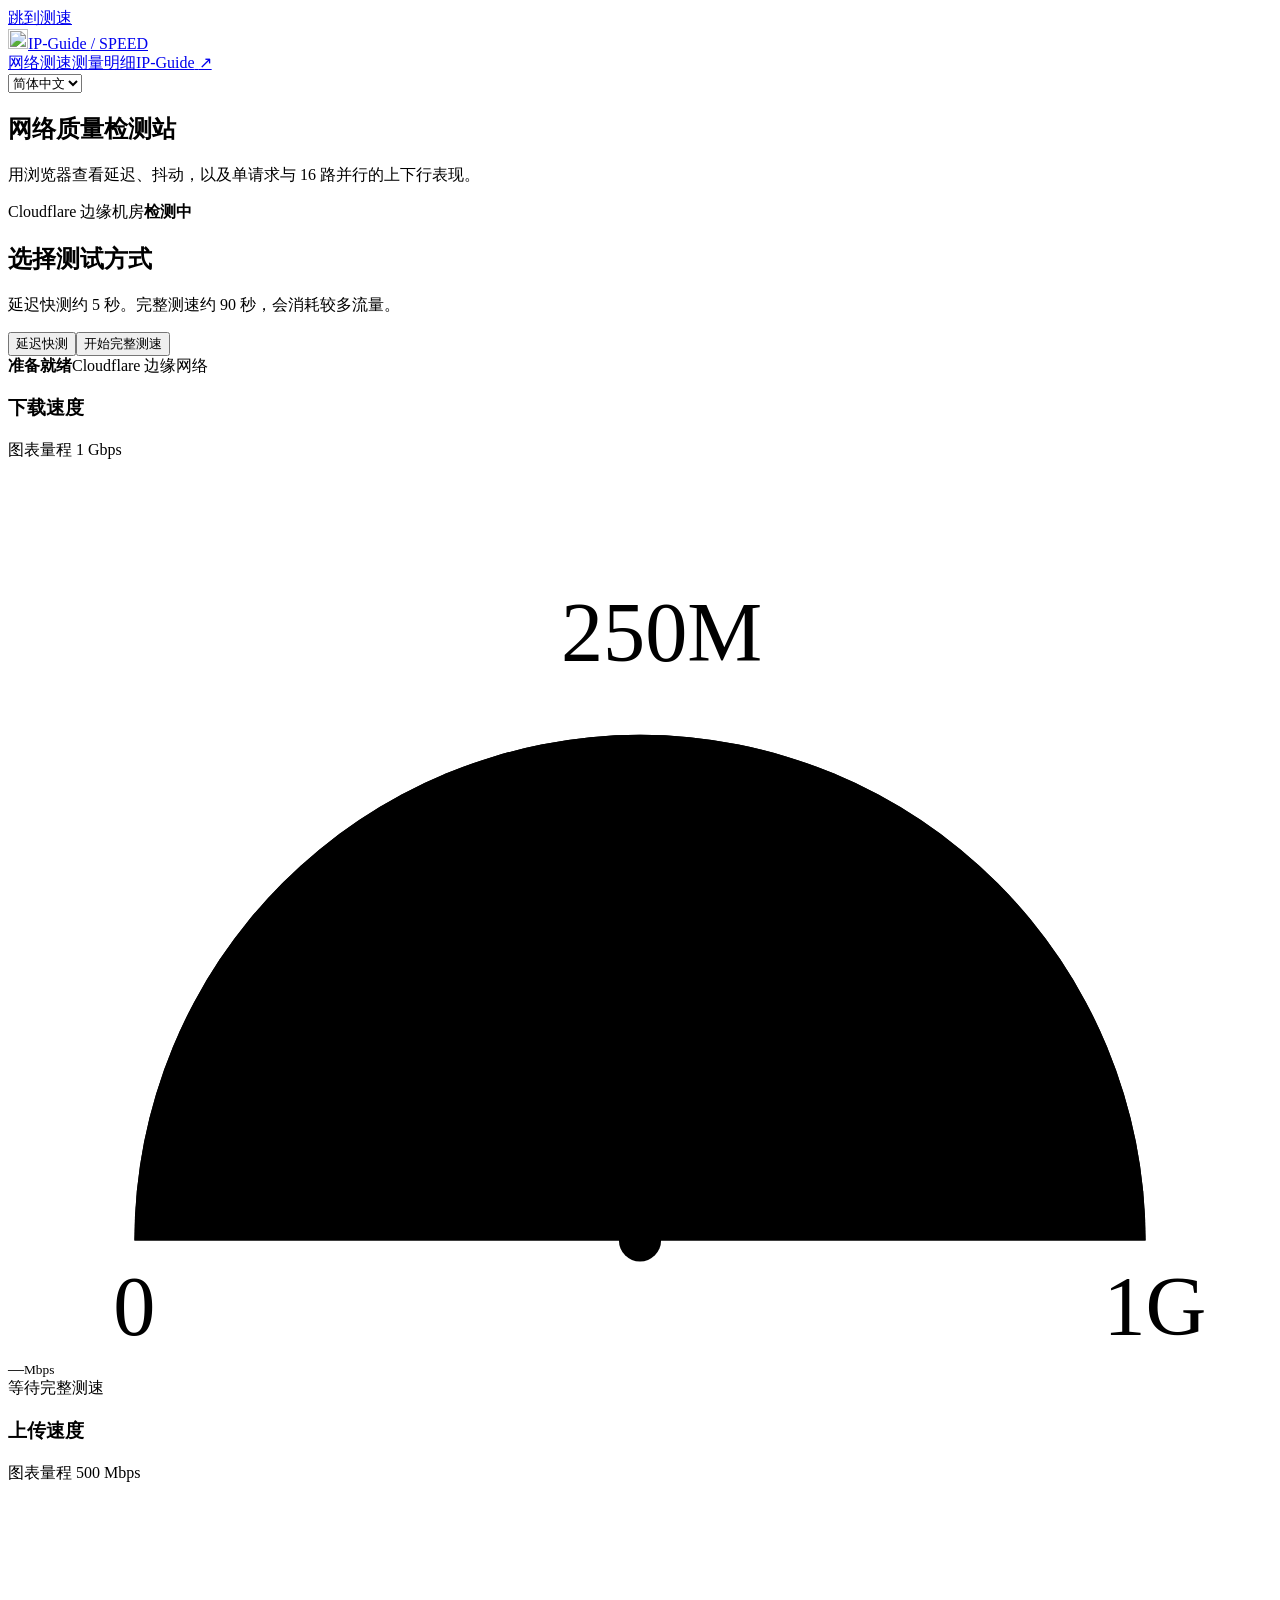
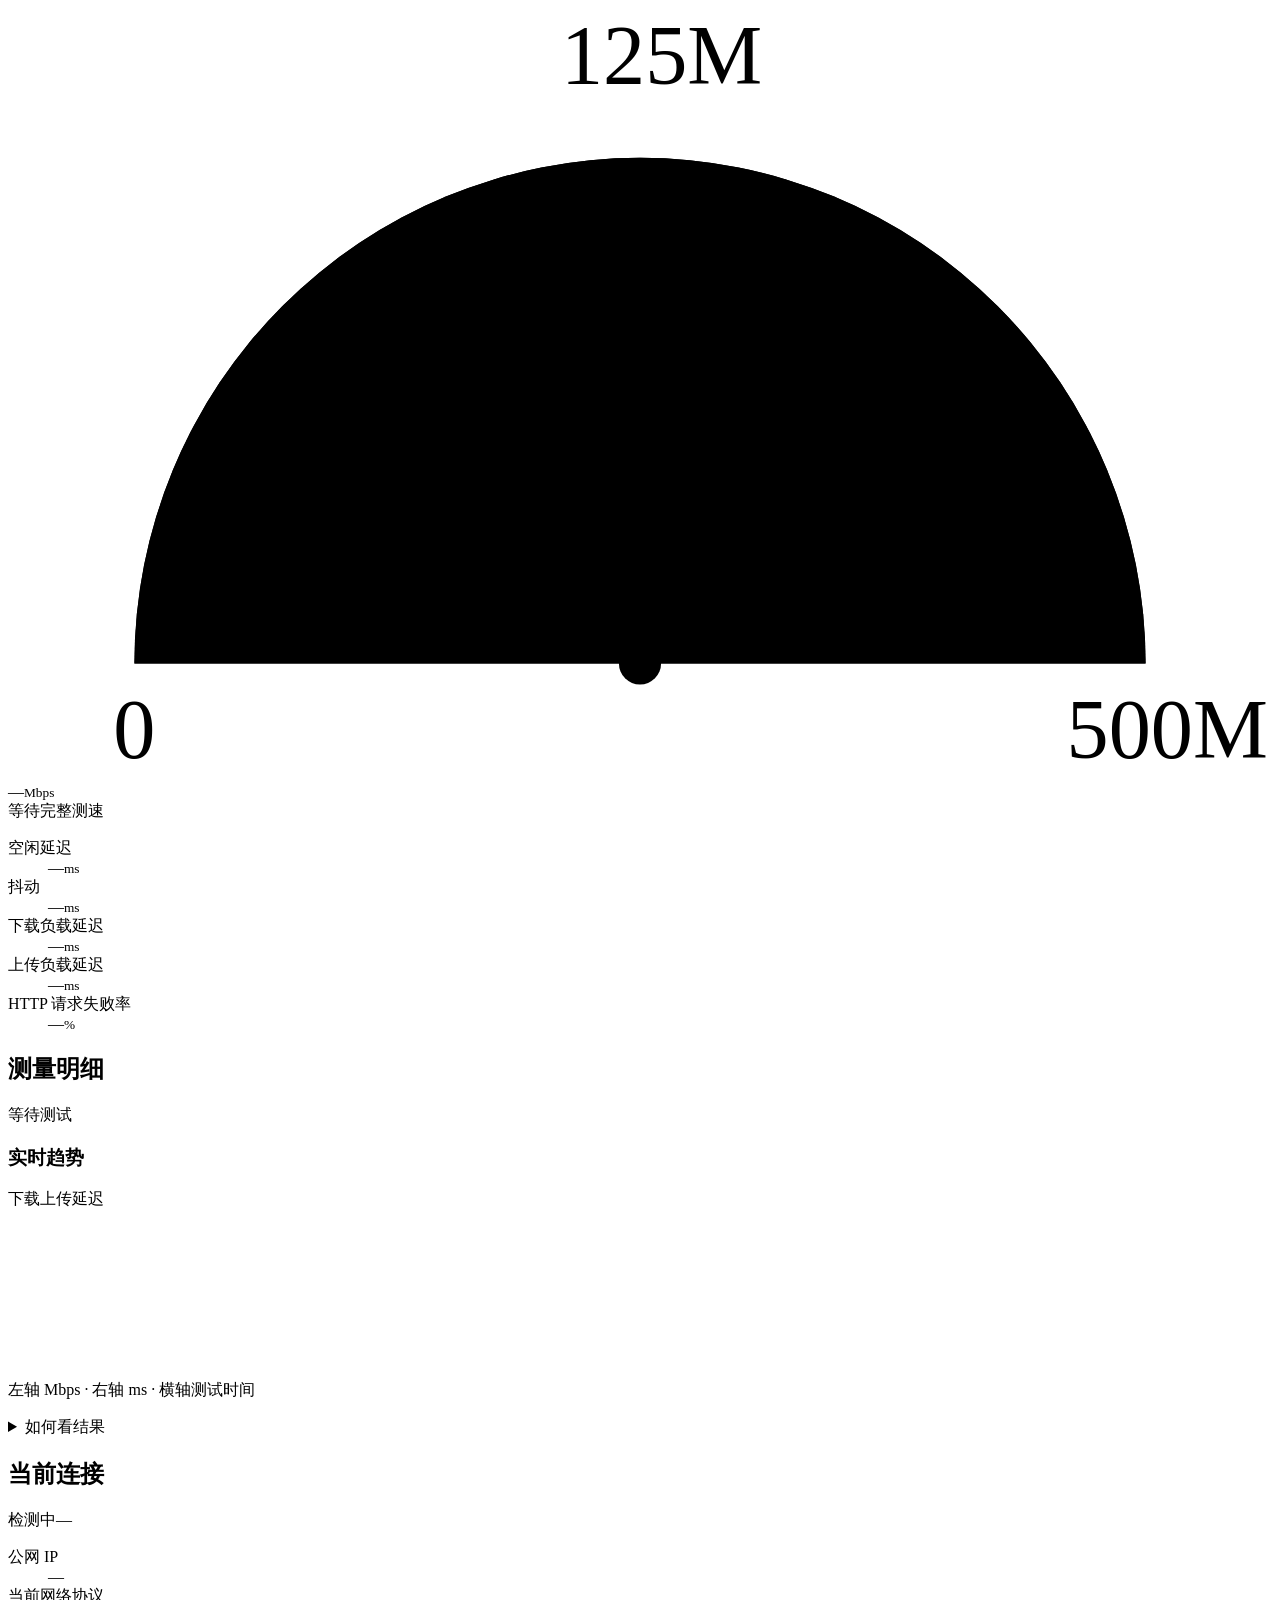
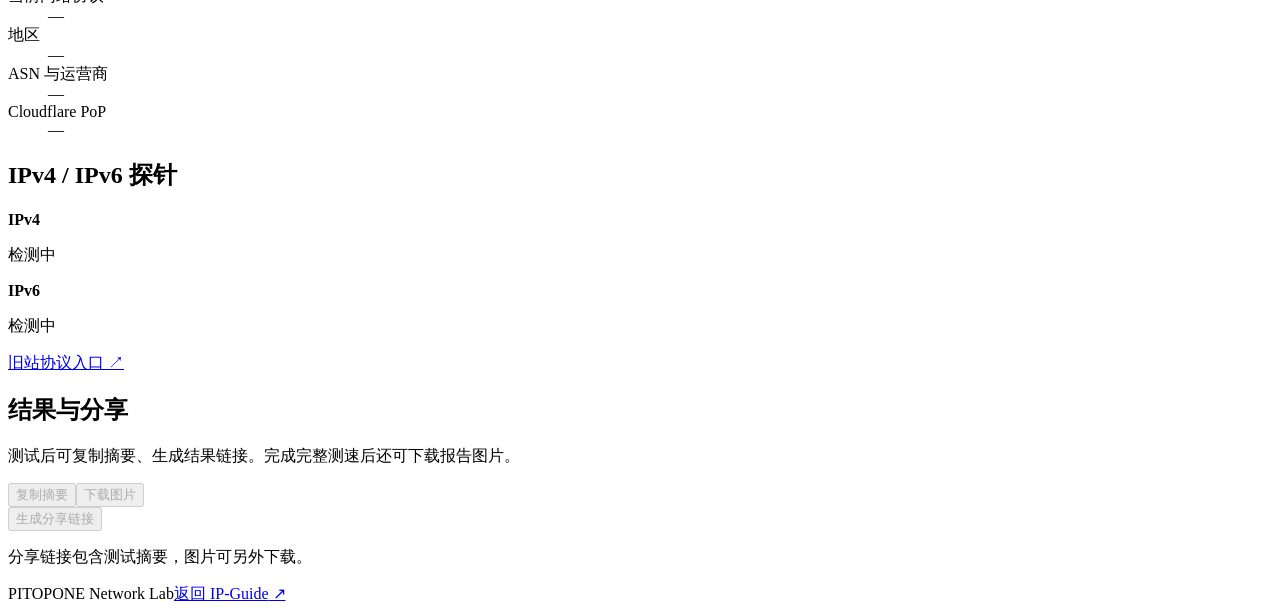
==== commit 0d59ad84: "Add system, light and dark appearance settings to IP-Guide" ====
--- a/ip-atlas/speed/index.html
+++ b/ip-atlas/speed/index.html
@@ -4,6 +4,7 @@
   <meta charset="utf-8">
   <meta name="viewport" content="width=device-width,initial-scale=1,viewport-fit=cover">
   <meta name="theme-color" content="#0a0d19">
+  <meta name="color-scheme" content="light dark"><script src="/site-theme.js?v=theme-1-e4c2a32192"></script>
   <meta name="description" content="IP-Guide 网络质量检测站。测量浏览器 HTTP 延迟、抖动、单请求与 16 路并行上传下载，并检查 IPv4／IPv6。">
   <title>网络质量检测站 · IP-Guide</title>
   <meta property="og:site_name" content="IP-Guide"><meta property="og:title" content="网络质量检测站 · IP-Guide">
@@ -11,8 +12,9 @@
   <link rel="apple-touch-icon" href="/apple-touch-icon.png?v=ip-guide-1" sizes="180x180">
   <link rel="preconnect" href="https://speed.cloudflare.com" crossorigin>
   <link rel="stylesheet" href="/speed/station.css?v=24-b4acac396c">
+  <link rel="stylesheet" href="/speed/light-theme.css?v=theme-1-e280908b09"><link rel="stylesheet" href="/site-theme.css?v=theme-1-3ab1033033">
   <script defer src="/speed/station-i18n.js?v=ip-guide-1-b71941dfc6"></script>
-  <script defer src="/speed/station.js?v=24-564ebcb668"></script>
+  <script defer src="/speed/station.js?v=theme-1-b256f73fb0"></script>
   <script defer src="/speed/network.js?v=23-ad510c6197"></script>
   <script defer src="/speed/forum.js?v=24-3d0fc25556"></script>
 </head>
@@ -21,7 +23,7 @@
 <header class="mast">
   <div class="wrap mast-inner">
     <a class="brand" href="/speed/"><img src="/ip-guide-mark.png" alt="" width="20" height="20">IP-Guide <span>/ SPEED</span></a>
-    <nav aria-label="工具导航" data-speed-aria="nav"><a href="#test" aria-current="page" data-speed-t="navTest">网络测速</a><a href="#readings" data-speed-t="readings">测量明细</a><a class="atlas-link" href="https://ip-guide.pitopone.com/"><span data-speed-t="atlas">IP-Guide</span> <span aria-hidden="true">↗</span></a><select id="speedLanguage" class="speed-language" aria-label="界面语言" data-speed-aria="language"><option value="sc" lang="zh-CN">简体中文</option><option value="tc" lang="zh-TW">繁體中文</option><option value="en" lang="en">English</option><option value="ja" lang="ja">日本語</option></select></nav>
+    <nav aria-label="工具导航" data-speed-aria="nav"><a href="#test" aria-current="page" data-speed-t="navTest">网络测速</a><a href="#readings" data-speed-t="readings">测量明细</a><a class="atlas-link" href="https://ip-guide.pitopone.com/"><span data-speed-t="atlas">IP-Guide</span> <span aria-hidden="true">↗</span></a><div class="site-preferences"><label class="site-theme" hidden><span aria-hidden="true">◐</span><select id="site-theme" aria-label="外观主题"><option value="system">跟随系统</option><option value="light">浅色</option><option value="dark">深色</option></select></label><select id="speedLanguage" class="speed-language" aria-label="界面语言" data-speed-aria="language"><option value="sc" lang="zh-CN">简体中文</option><option value="tc" lang="zh-TW">繁體中文</option><option value="en" lang="en">English</option><option value="ja" lang="ja">日本語</option></select></div></nav>
   </div>
 </header>
 <main class="wrap" id="test">
